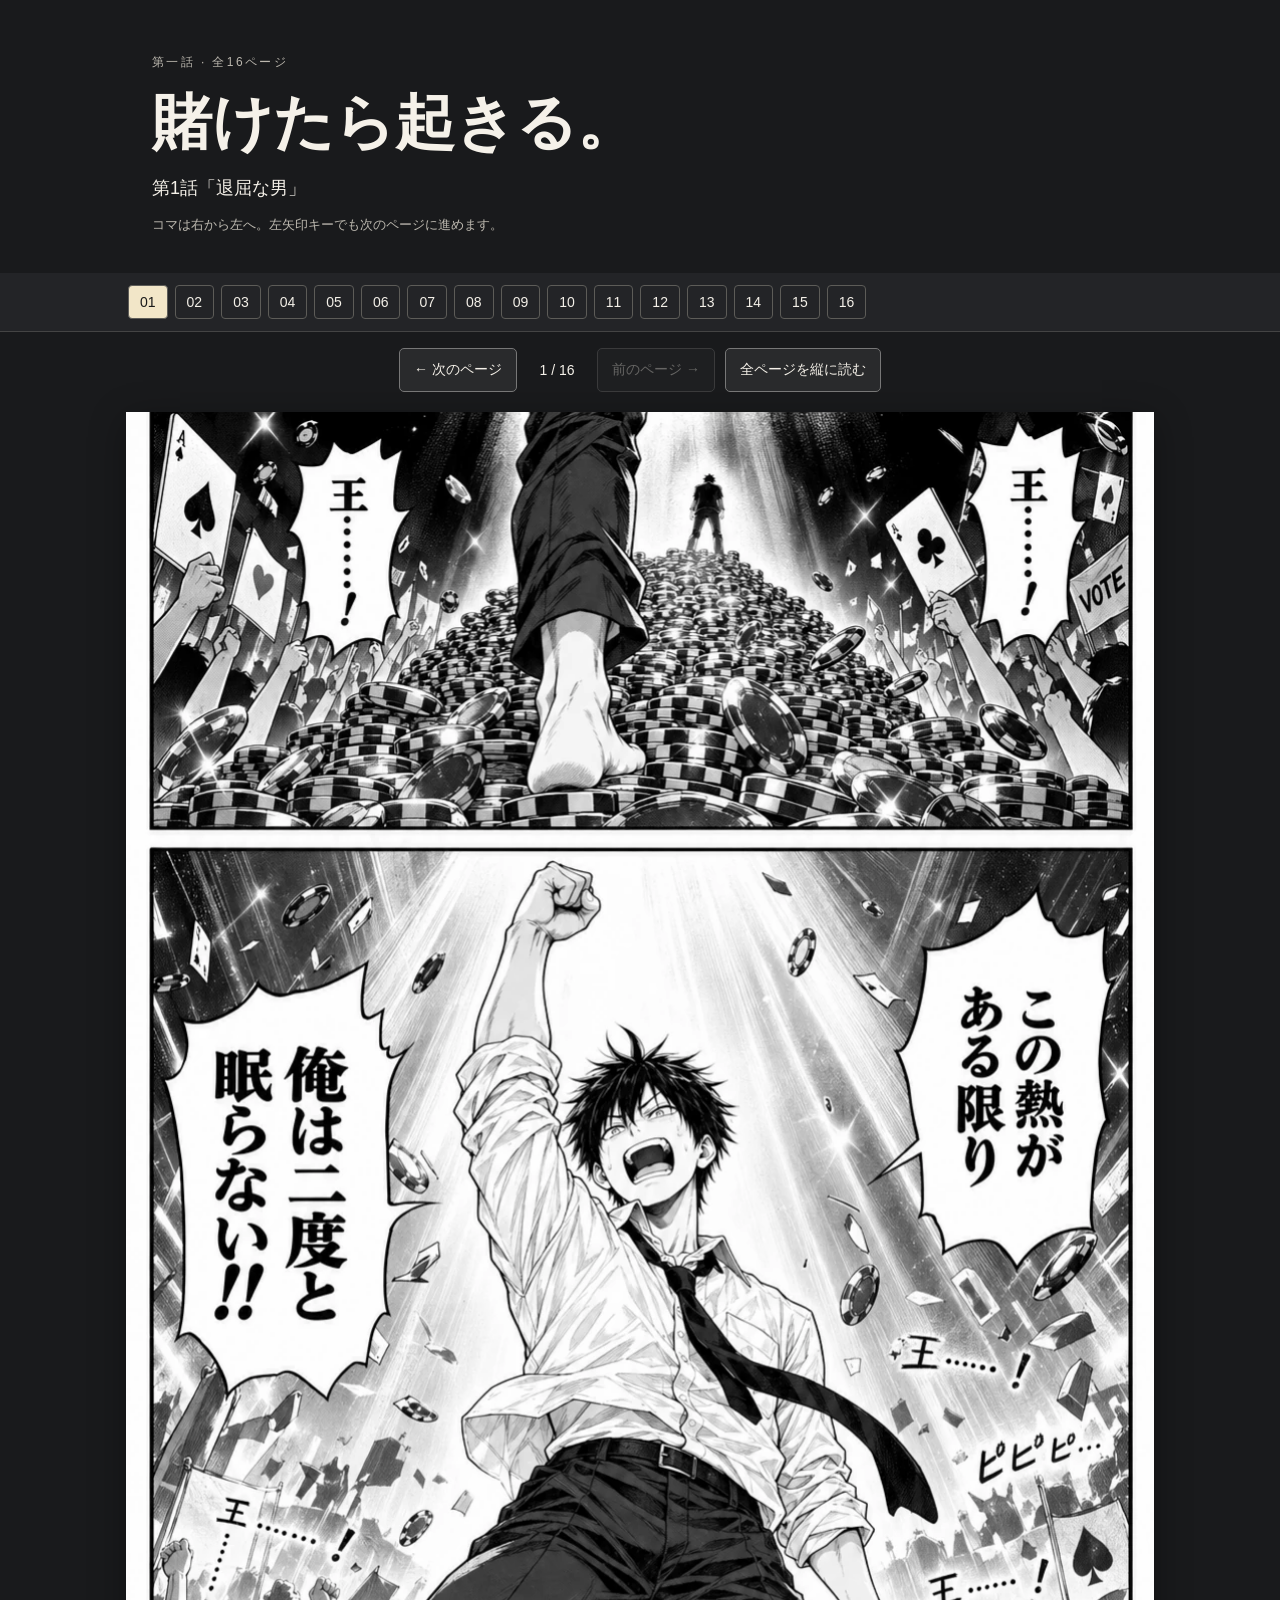
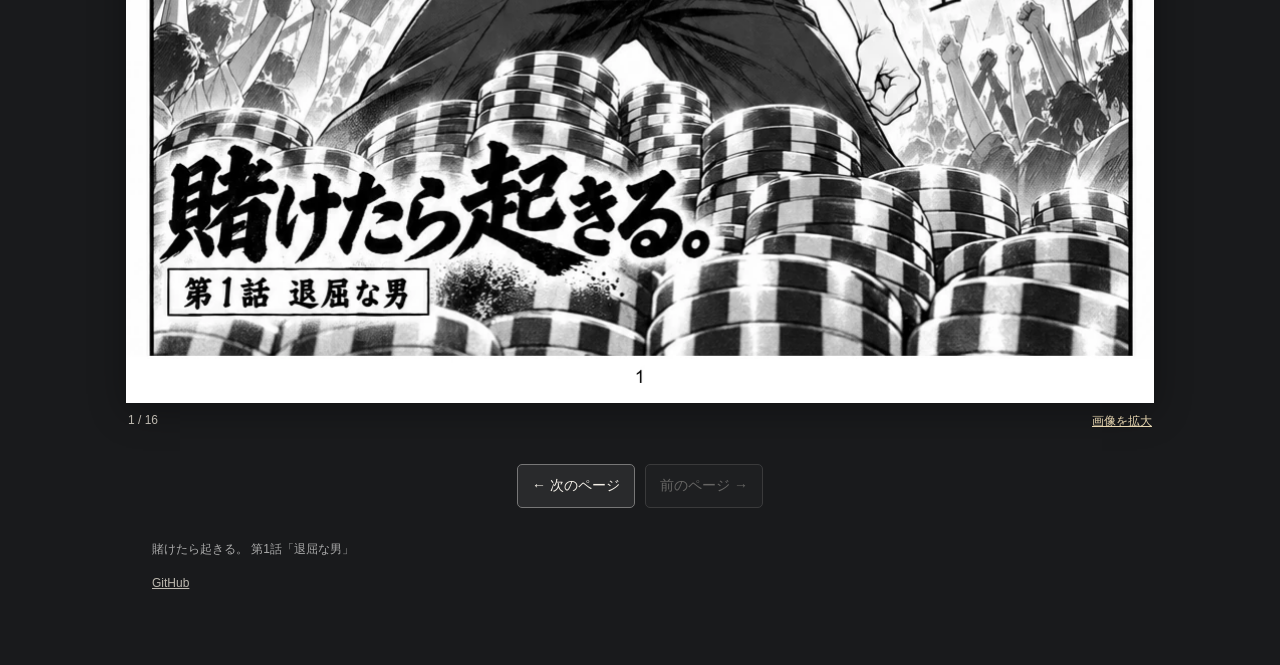
==== index.html @ ff8112a7 "Publish episode 1 with optimized grayscale WebP reader" ====
<!doctype html>
<html lang="ja">
<head>
  <meta charset="utf-8">
  <meta name="viewport" content="width=device-width, initial-scale=1">
  <meta name="description" content="漫画『賭けたら起きる。』第1話「退屈な男」。全16ページを無料で読めます。">
  <meta name="theme-color" content="#191a1c">
  <title>賭けたら起きる。｜第1話 退屈な男</title>
  <link rel="stylesheet" href="styles.css">
  <script src="reader.js" defer></script>
</head>
<body>
<header>
  <p class="eyebrow">第一話 · 全16ページ</p>
  <h1>賭けたら起きる。</h1>
  <p class="subtitle">第1話「退屈な男」</p>
  <p class="guide">コマは右から左へ。左矢印キーでも次のページに進めます。</p>
</header>
<nav id="pageNav" aria-label="ページを選ぶ"></nav>
<div class="controls">
  <button type="button" id="next">← 次のページ</button>
  <span id="counter" aria-live="polite">1 / 16</span>
  <button type="button" id="prev">前のページ →</button>
  <button type="button" id="mode" aria-pressed="false">全ページを縦に読む</button>
</div>
<main id="reader" aria-label="漫画本文">
  <p id="status" role="status">ページを読み込んでいます…</p>
</main>
<div class="controls bottom-controls">
  <button type="button" id="nextBottom">← 次のページ</button>
  <button type="button" id="prevBottom">前のページ →</button>
</div>
<footer>
  <p>賭けたら起きる。 第1話「退屈な男」</p>
  <a href="https://github.com/lockcole6/kaketara-okiru" rel="noopener">GitHub</a>
</footer>
<noscript><p class="no-script">閲覧にはJavaScriptを有効にしてください。<a href="images/page-001.webp">1ページ目の画像を直接開く</a></p></noscript>
</body>
</html>
---- styles.css ----
:root{color-scheme:dark;font-family:"Yu Gothic","Hiragino Kaku Gothic ProN",Meiryo,sans-serif;background:#191a1c;color:#f5f1e9}
*{box-sizing:border-box}body{margin:0}header{max-width:1024px;margin:auto;padding:42px 24px 24px}.eyebrow{font-size:12px;letter-spacing:.2em;color:#bcb8af}h1{font-family:"Yu Mincho","Hiragino Mincho ProN",serif;font-size:clamp(32px,7vw,60px);margin:12px 0;font-weight:900}.subtitle{font-size:18px;margin:12px 0}.guide{font-size:13px;color:#bcb8af;line-height:1.8}
nav{position:sticky;top:0;z-index:10;display:flex;gap:7px;overflow-x:auto;padding:12px max(14px,calc((100vw - 1024px)/2));background:#242528f5;border-bottom:1px solid #444;scrollbar-width:thin}nav a{flex:0 0 auto;padding:8px 11px;border:1px solid #5d5c58;border-radius:4px;text-decoration:none;color:inherit;font-size:14px;font-variant-numeric:tabular-nums}nav a[aria-current="page"]{background:#f2e6c8;color:#191919}
.controls{display:flex;justify-content:center;gap:10px;align-items:center;max-width:1024px;margin:16px auto;padding:0 12px;flex-wrap:wrap}button{font:inherit;font-size:14px;border:1px solid #777;background:#292a2c;color:#f5f1e9;padding:11px 14px;border-radius:5px;cursor:pointer;min-height:44px}button:disabled{opacity:.35;cursor:default}button:hover:not(:disabled),nav a:hover{background:#f2e6c8;color:#191919}a:focus-visible,button:focus-visible{outline:3px solid #f2e6c8;outline-offset:3px}#counter{min-width:60px;text-align:center;font-size:14px;font-variant-numeric:tabular-nums}
main{max-width:1060px;margin:auto;padding:4px 16px 0;min-height:30vh}figure{margin:0 0 24px;scroll-margin-top:82px}figure[hidden]{display:none}figure img{display:block;width:100%;height:auto;background:#fff;box-shadow:0 8px 35px #0005}figcaption{display:flex;justify-content:space-between;padding:10px 2px;color:#bcb8af;font-size:12px}a{color:#e8d7b1}footer{max-width:1024px;margin:30px auto;padding:0 24px 40px;font-size:12px;color:#aaa;line-height:1.9}footer a{color:#bcb8af}.no-script{margin:24px}#status{text-align:center;margin:80px 12px}.image-error{border:1px solid #bcb8af;padding:18px;text-align:center;font-size:14px}.image-error[hidden]{display:none}
@media(max-width:600px){header{padding:24px 16px 16px}.guide{font-size:12px}main{padding:0 4px}.controls{gap:7px;margin:12px auto}button{padding:9px 10px;font-size:13px}#mode{flex-basis:100%;max-width:220px}figcaption{padding:8px 8px}nav{gap:6px}nav a{padding:8px 10px}}
@media print{header,nav,.controls,footer,figcaption,.image-error{display:none}body{background:white}main{padding:0;max-width:none}figure,figure[hidden]{display:block;margin:0;break-after:page}figure:last-child{break-after:auto}figure img{height:100vh;width:100%;object-fit:contain;box-shadow:none}}
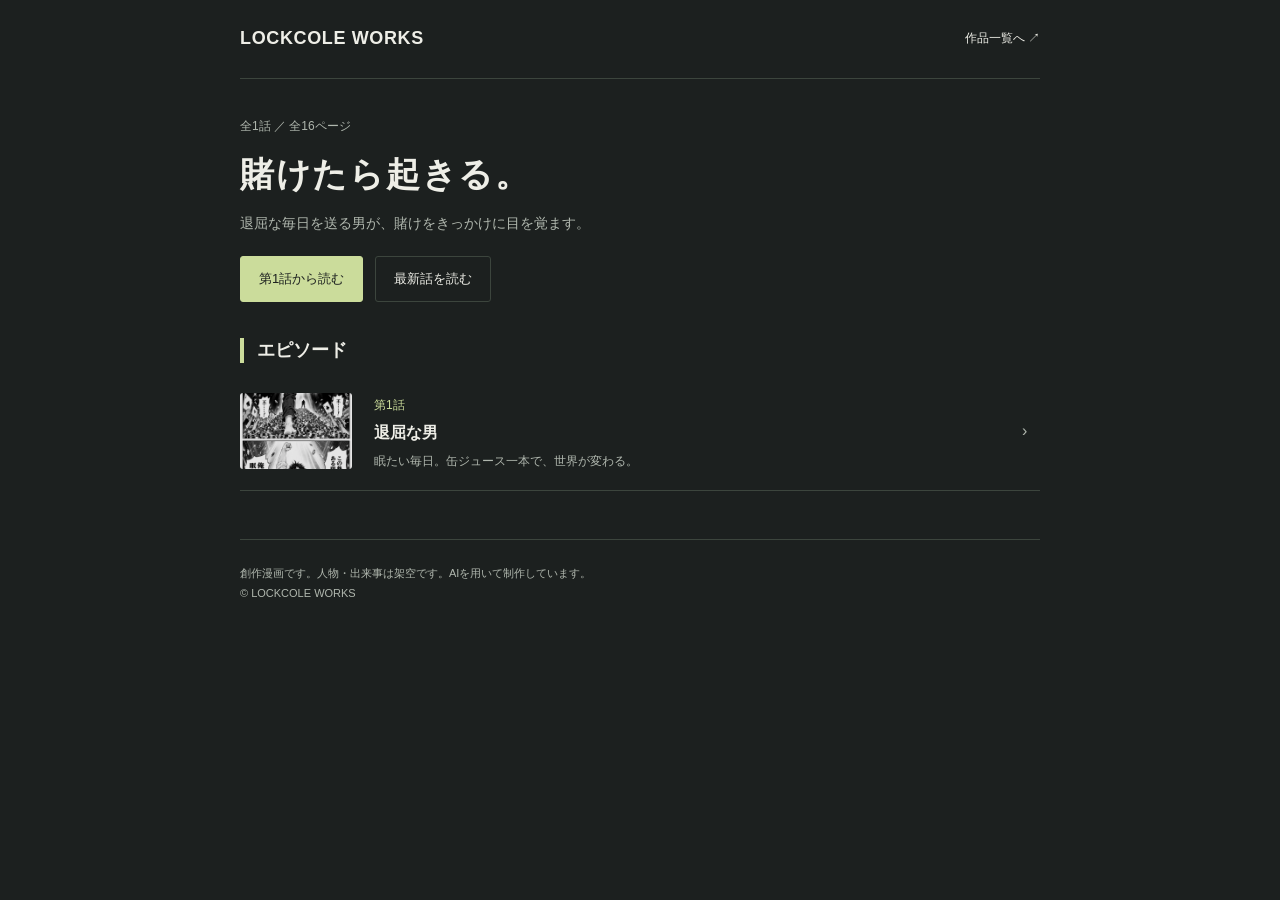
==== commit 9685b633: "Match manga index and vertical reader UI to Taikutsu no Odds" ====
--- a/index.html
+++ b/index.html
@@ -1,39 +1,6 @@
 <!doctype html>
-<html lang="ja">
-<head>
-  <meta charset="utf-8">
-  <meta name="viewport" content="width=device-width, initial-scale=1">
-  <meta name="description" content="漫画『賭けたら起きる。』第1話「退屈な男」。全16ページを無料で読めます。">
-  <meta name="theme-color" content="#191a1c">
-  <title>賭けたら起きる。｜第1話 退屈な男</title>
-  <link rel="stylesheet" href="styles.css">
-  <script src="reader.js" defer></script>
-</head>
-<body>
-<header>
-  <p class="eyebrow">第一話 · 全16ページ</p>
-  <h1>賭けたら起きる。</h1>
-  <p class="subtitle">第1話「退屈な男」</p>
-  <p class="guide">コマは右から左へ。左矢印キーでも次のページに進めます。</p>
-</header>
-<nav id="pageNav" aria-label="ページを選ぶ"></nav>
-<div class="controls">
-  <button type="button" id="next">← 次のページ</button>
-  <span id="counter" aria-live="polite">1 / 16</span>
-  <button type="button" id="prev">前のページ →</button>
-  <button type="button" id="mode" aria-pressed="false">全ページを縦に読む</button>
-</div>
-<main id="reader" aria-label="漫画本文">
-  <p id="status" role="status">ページを読み込んでいます…</p>
-</main>
-<div class="controls bottom-controls">
-  <button type="button" id="nextBottom">← 次のページ</button>
-  <button type="button" id="prevBottom">前のページ →</button>
-</div>
-<footer>
-  <p>賭けたら起きる。 第1話「退屈な男」</p>
-  <a href="https://github.com/lockcole6/kaketara-okiru" rel="noopener">GitHub</a>
-</footer>
-<noscript><p class="no-script">閲覧にはJavaScriptを有効にしてください。<a href="images/page-001.webp">1ページ目の画像を直接開く</a></p></noscript>
-</body>
-</html>
+<html lang="ja"><head><meta charset="utf-8"><meta name="viewport" content="width=device-width,initial-scale=1"><meta name="theme-color" content="#1c201f"><meta name="description" content="漫画『賭けたら起きる。』第1話『退屈な男』。全16ページ。"><title>賭けたら起きる。｜漫画</title><link rel="stylesheet" href="styles.css?v=ba436b7c9296"><script src="landing.js?v=1c96149e9ddd" defer></script></head>
+<body><header class="head wrap"><a class="brand" href="https://lockcole6.github.io/">LOCKCOLE WORKS</a><a href="https://lockcole6.github.io/#manga">作品一覧へ ↗</a></header>
+<main class="wrap"><section class="intro"><small>全1話 ／ 全16ページ</small><h1>賭けたら起きる。</h1><p>退屈な毎日を送る男が、賭けをきっかけに目を覚ます。</p><div class="actions"><a class="btn primary" href="episodes/01/">第1話から読む</a><a class="btn" href="episodes/01/">最新話を読む</a></div></section>
+<h2 class="heading">エピソード</h2><a class="row" href="episodes/01/"><img width="1024" height="1584" class="thumb" src="images/page-001.webp?v=d7819436bf69" alt="" loading="lazy" decoding="async"><div><small>第1話</small><h3>退屈な男</h3><p>眠たい毎日。缶ジュース一本で、世界が変わる。</p></div><span class="arrow" aria-hidden="true">›</span></a></main>
+<footer class="wrap">創作漫画です。人物・出来事は架空です。AIを用いて制作しています。<br>© LOCKCOLE WORKS</footer></body></html>
--- a/styles.css
+++ b/styles.css
@@ -1,7 +1,9 @@
-:root{color-scheme:dark;font-family:"Yu Gothic","Hiragino Kaku Gothic ProN",Meiryo,sans-serif;background:#191a1c;color:#f5f1e9}
-*{box-sizing:border-box}body{margin:0}header{max-width:1024px;margin:auto;padding:42px 24px 24px}.eyebrow{font-size:12px;letter-spacing:.2em;color:#bcb8af}h1{font-family:"Yu Mincho","Hiragino Mincho ProN",serif;font-size:clamp(32px,7vw,60px);margin:12px 0;font-weight:900}.subtitle{font-size:18px;margin:12px 0}.guide{font-size:13px;color:#bcb8af;line-height:1.8}
-nav{position:sticky;top:0;z-index:10;display:flex;gap:7px;overflow-x:auto;padding:12px max(14px,calc((100vw - 1024px)/2));background:#242528f5;border-bottom:1px solid #444;scrollbar-width:thin}nav a{flex:0 0 auto;padding:8px 11px;border:1px solid #5d5c58;border-radius:4px;text-decoration:none;color:inherit;font-size:14px;font-variant-numeric:tabular-nums}nav a[aria-current="page"]{background:#f2e6c8;color:#191919}
-.controls{display:flex;justify-content:center;gap:10px;align-items:center;max-width:1024px;margin:16px auto;padding:0 12px;flex-wrap:wrap}button{font:inherit;font-size:14px;border:1px solid #777;background:#292a2c;color:#f5f1e9;padding:11px 14px;border-radius:5px;cursor:pointer;min-height:44px}button:disabled{opacity:.35;cursor:default}button:hover:not(:disabled),nav a:hover{background:#f2e6c8;color:#191919}a:focus-visible,button:focus-visible{outline:3px solid #f2e6c8;outline-offset:3px}#counter{min-width:60px;text-align:center;font-size:14px;font-variant-numeric:tabular-nums}
-main{max-width:1060px;margin:auto;padding:4px 16px 0;min-height:30vh}figure{margin:0 0 24px;scroll-margin-top:82px}figure[hidden]{display:none}figure img{display:block;width:100%;height:auto;background:#fff;box-shadow:0 8px 35px #0005}figcaption{display:flex;justify-content:space-between;padding:10px 2px;color:#bcb8af;font-size:12px}a{color:#e8d7b1}footer{max-width:1024px;margin:30px auto;padding:0 24px 40px;font-size:12px;color:#aaa;line-height:1.9}footer a{color:#bcb8af}.no-script{margin:24px}#status{text-align:center;margin:80px 12px}.image-error{border:1px solid #bcb8af;padding:18px;text-align:center;font-size:14px}.image-error[hidden]{display:none}
-@media(max-width:600px){header{padding:24px 16px 16px}.guide{font-size:12px}main{padding:0 4px}.controls{gap:7px;margin:12px auto}button{padding:9px 10px;font-size:13px}#mode{flex-basis:100%;max-width:220px}figcaption{padding:8px 8px}nav{gap:6px}nav a{padding:8px 10px}}
-@media print{header,nav,.controls,footer,figcaption,.image-error{display:none}body{background:white}main{padding:0;max-width:none}figure,figure[hidden]{display:block;margin:0;break-after:page}figure:last-child{break-after:auto}figure img{height:100vh;width:100%;object-fit:contain;box-shadow:none}}
+:root{color-scheme:dark;--bg:#1c201f;--ink:#eeeee7;--muted:#b0b7ae;--line:#3c453d;--accent:#cbdc9b}
+*{box-sizing:border-box}body{margin:0;background:var(--bg);color:var(--ink);font-family:"Noto Sans JP","Hiragino Kaku Gothic ProN","Yu Gothic",Meiryo,sans-serif;line-height:1.8}a{color:inherit;text-decoration:none}button,select{font:inherit}a:focus-visible,button:focus-visible,select:focus-visible{outline:2px solid var(--accent);outline-offset:4px}a:hover{color:var(--accent)}.wrap{width:min(800px,calc(100% - 40px));margin:auto}
+.head{display:flex;justify-content:space-between;align-items:center;padding:28px 0;border-bottom:1px solid var(--line);gap:16px}.brand{font:700 18px Arial,sans-serif;letter-spacing:.035em}.muted,small{color:var(--muted)}small{font-size:12px}.head a:last-child{font-size:12px}h1{font-size:34px;letter-spacing:.05em;line-height:1.4;margin:12px 0}h2{font-size:18px;line-height:1.4}p{font-size:14px}main{padding:32px 0 48px}
+.intro{margin-bottom:36px}.intro p{color:var(--muted);margin:12px 0 20px}.actions{display:flex;gap:12px;flex-wrap:wrap}.btn,button{border:1px solid var(--line);background:transparent;color:var(--ink);padding:10px 18px;border-radius:3px;cursor:pointer;font-size:13px;display:inline-block}.btn.primary{background:var(--accent);border-color:var(--accent);color:var(--bg)}button:hover,.btn:hover{border-color:var(--accent)}.heading{border-left:4px solid var(--accent);padding-left:13px;margin:28px 0 10px}
+.row{display:grid;grid-template-columns:112px 1fr 18px;gap:22px;align-items:center;padding:17px 0;border-bottom:1px solid var(--line)}.row:hover{background:#252c27}.thumb{width:112px;height:76px;object-fit:cover;object-position:top;border-radius:3px;filter:brightness(.9)}.row h3{font-size:16px;margin:0}.row small{color:var(--accent)}.row p{font-size:12px;color:var(--muted);margin:4px 0 0}.arrow{color:var(--muted)}footer{border-top:1px solid var(--line);padding:24px 0 32px;font-size:11px;color:var(--muted)}
+.reader-head{display:flex;align-items:center;justify-content:space-between;gap:16px;padding:20px 0}.reader-head h1{font-size:17px;margin:0}.reader-head>span{font-size:12px}.readerbar{position:sticky;top:0;background:#1c201ff5;border-bottom:1px solid var(--line);z-index:5;display:flex;align-items:center;justify-content:space-between;padding:10px 0;gap:10px}.readerbar a,.readerbar span{font-size:12px}.readerbar select{background:var(--bg);color:var(--ink);border:1px solid var(--line);padding:8px}.readerbar .links{display:flex;gap:18px}.pages{max-width:800px;margin:auto;padding:20px 0}.pages figure{margin:0 0 24px;scroll-margin-top:80px}.pages img{display:block;width:100%;height:auto}.pages figcaption{text-align:center;color:var(--muted);font-size:11px;padding:7px}.reader-end{text-align:center;padding:14px 0 40px}.reader-end .btn{margin:6px}.skip{position:absolute;left:12px;top:-80px}.skip:focus{top:8px;z-index:20;background:var(--bg);padding:10px}[hidden]{display:none!important}
+@media(max-width:700px){.row{grid-template-columns:84px 1fr 14px;gap:14px}.thumb{width:84px;height:64px}.row h3{font-size:15px}.row p{display:none}h1{font-size:28px}.head{padding:24px 0}.reader .pages{padding-top:10px}.reader-head h1{font-size:15px}.readerbar{flex-wrap:wrap}}
+@media(max-width:380px){.reader-head{gap:8px;flex-wrap:wrap}.reader-head>span{flex-basis:100%;text-align:right}}
+@media print{.reader-head,.readerbar,.reader-end,footer,.skip,figcaption{display:none}.reader{background:#fff}.pages{max-width:none;padding:0}.pages figure{margin:0;break-after:page}.pages figure:last-child{break-after:auto}.pages img{height:100vh;width:100%;object-fit:contain}}
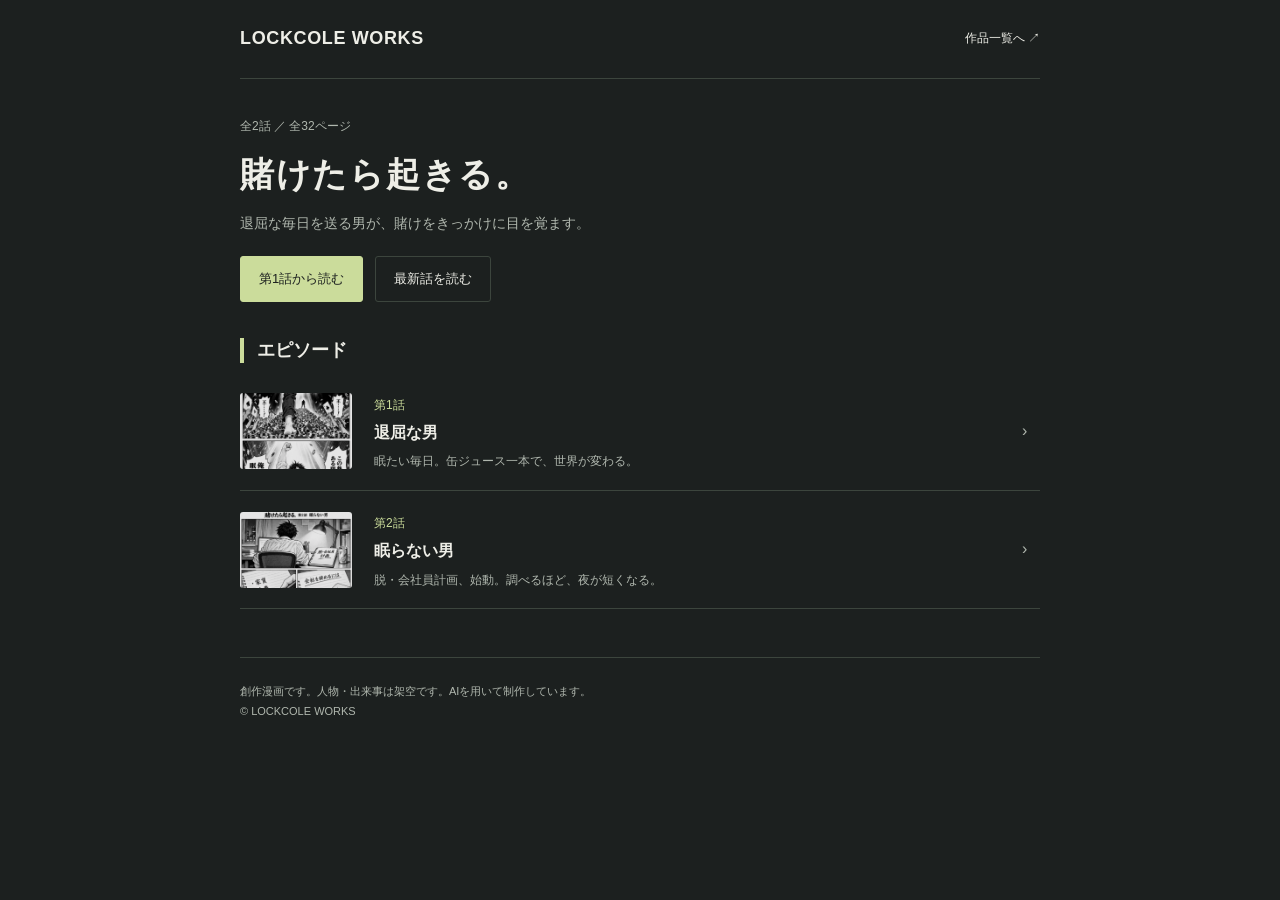
==== commit 5a82c66c: "Publish episode 2 with optimized grayscale WebP pages" ====
--- a/index.html
+++ b/index.html
@@ -1,6 +1,6 @@
 <!doctype html>
-<html lang="ja"><head><meta charset="utf-8"><meta name="viewport" content="width=device-width,initial-scale=1"><meta name="theme-color" content="#1c201f"><meta name="description" content="漫画『賭けたら起きる。』第1話『退屈な男』。全16ページ。"><title>賭けたら起きる。｜漫画</title><link rel="stylesheet" href="styles.css?v=ba436b7c9296"><script src="landing.js?v=1c96149e9ddd" defer></script></head>
+<html lang="ja"><head><meta charset="utf-8"><meta name="viewport" content="width=device-width,initial-scale=1"><meta name="theme-color" content="#1c201f"><meta name="description" content="漫画『賭けたら起きる。』全2話・32ページ。第2話『眠らない男』公開中。"><title>賭けたら起きる。｜漫画</title><link rel="stylesheet" href="styles.css?v=ba436b7c9296"><script src="landing.js?v=1c96149e9ddd" defer></script></head>
 <body><header class="head wrap"><a class="brand" href="https://lockcole6.github.io/">LOCKCOLE WORKS</a><a href="https://lockcole6.github.io/#manga">作品一覧へ ↗</a></header>
-<main class="wrap"><section class="intro"><small>全1話 ／ 全16ページ</small><h1>賭けたら起きる。</h1><p>退屈な毎日を送る男が、賭けをきっかけに目を覚ます。</p><div class="actions"><a class="btn primary" href="episodes/01/">第1話から読む</a><a class="btn" href="episodes/01/">最新話を読む</a></div></section>
-<h2 class="heading">エピソード</h2><a class="row" href="episodes/01/"><img width="1024" height="1584" class="thumb" src="images/page-001.webp?v=d7819436bf69" alt="" loading="lazy" decoding="async"><div><small>第1話</small><h3>退屈な男</h3><p>眠たい毎日。缶ジュース一本で、世界が変わる。</p></div><span class="arrow" aria-hidden="true">›</span></a></main>
+<main class="wrap"><section class="intro"><small>全2話 ／ 全32ページ</small><h1>賭けたら起きる。</h1><p>退屈な毎日を送る男が、賭けをきっかけに目を覚ます。</p><div class="actions"><a class="btn primary" href="episodes/01/">第1話から読む</a><a class="btn" href="episodes/02/">最新話を読む</a></div></section>
+<h2 class="heading">エピソード</h2><a class="row" href="episodes/01/"><img width="1024" height="1584" class="thumb" src="images/page-001.webp?v=d7819436bf69" alt="" loading="lazy" decoding="async"><div><small>第1話</small><h3>退屈な男</h3><p>眠たい毎日。缶ジュース一本で、世界が変わる。</p></div><span class="arrow" aria-hidden="true">›</span></a><a class="row" href="episodes/02/"><img width="1024" height="1536" class="thumb" src="images/episode-02/page-001.webp?v=b868c9558c96" alt="" loading="lazy" decoding="async"><div><small>第2話</small><h3>眠らない男</h3><p>脱・会社員計画、始動。調べるほど、夜が短くなる。</p></div><span class="arrow" aria-hidden="true">›</span></a></main>
 <footer class="wrap">創作漫画です。人物・出来事は架空です。AIを用いて制作しています。<br>© LOCKCOLE WORKS</footer></body></html>
